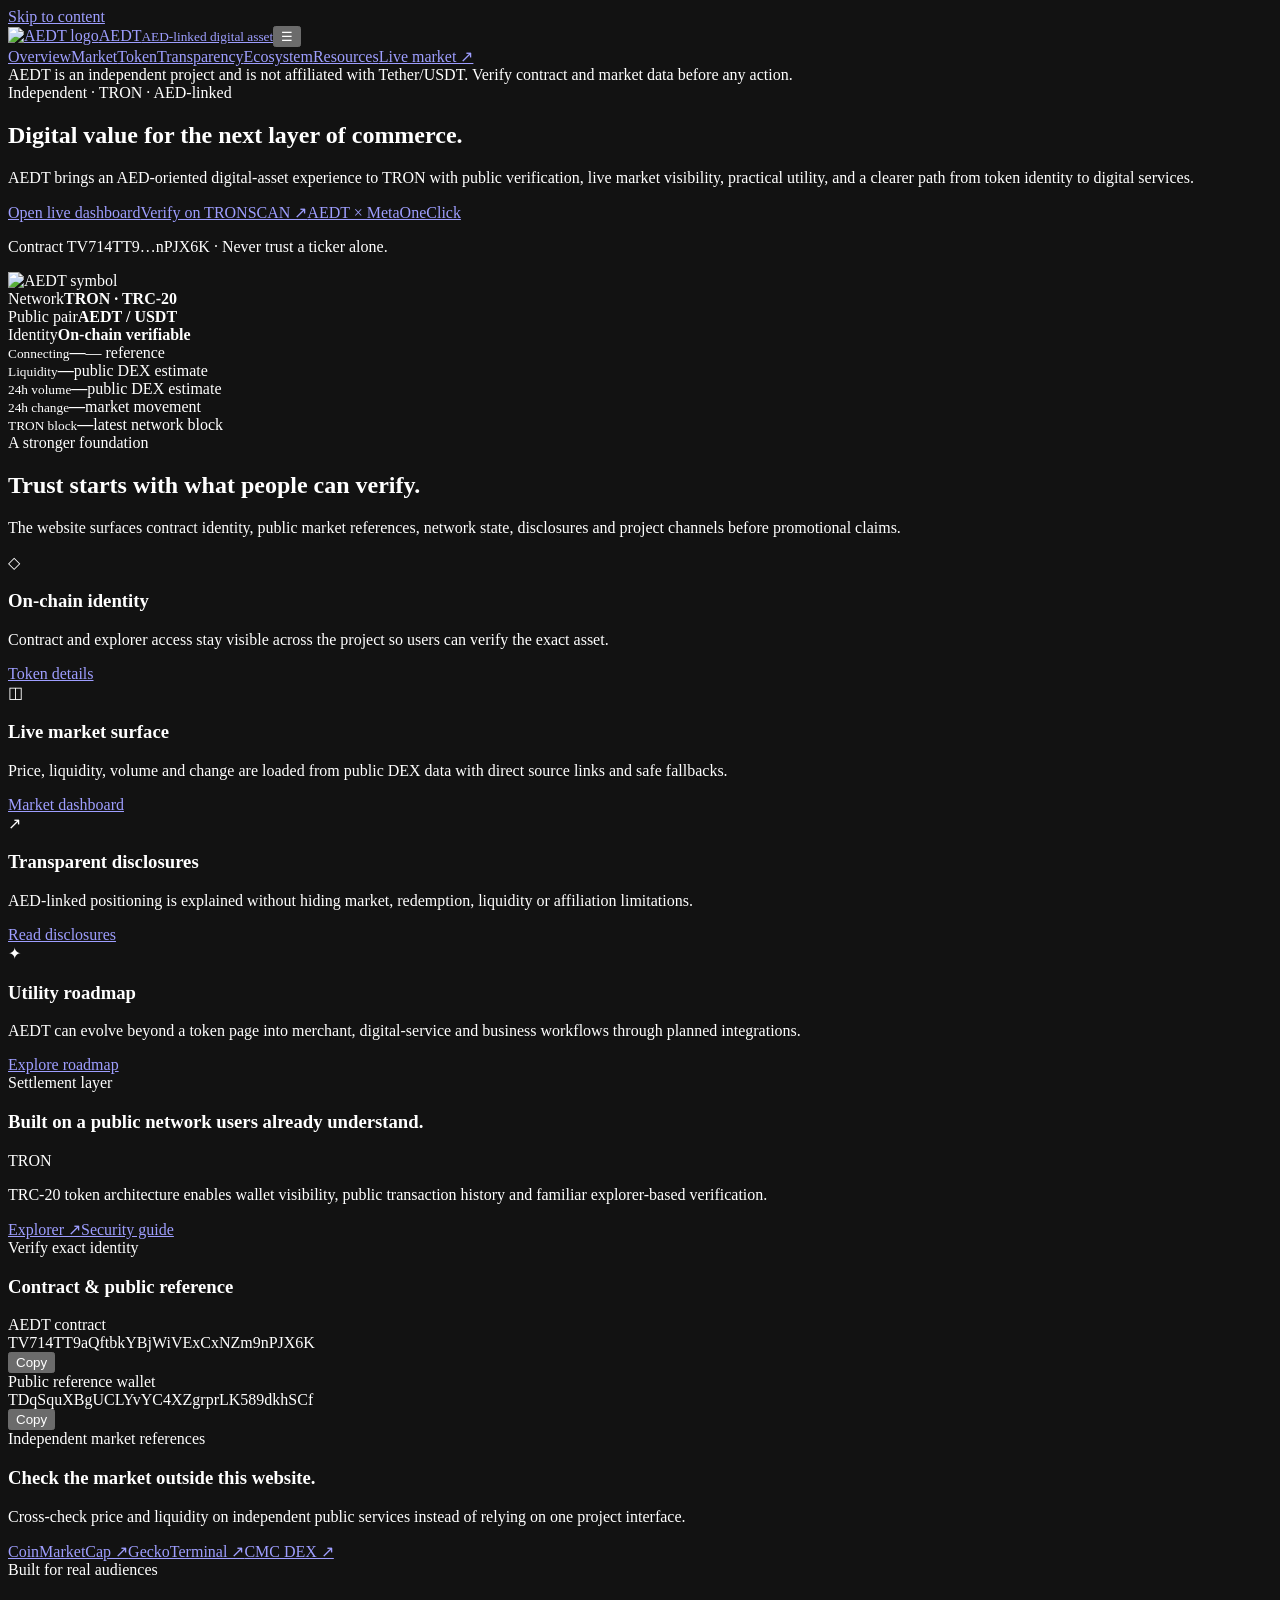
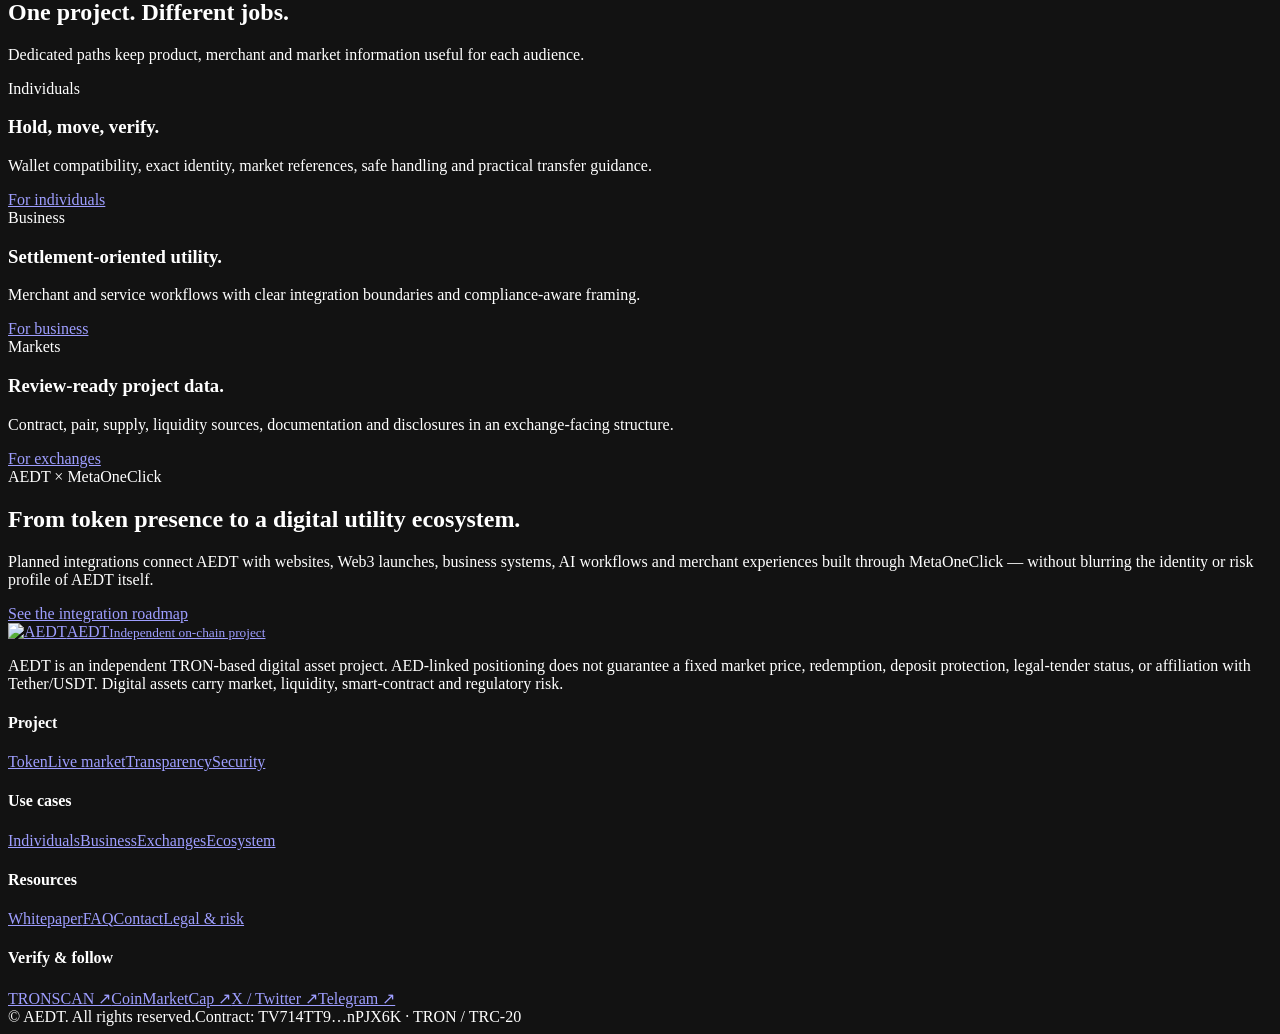
==== index.html @ 8871666e "Add files via upload" ====
<!doctype html><html lang="en"><head><meta charset="utf-8"><meta name="viewport" content="width=device-width,initial-scale=1"><title>AEDT — AED-linked Digital Asset on TRON</title><meta name="description" content="AEDT is an independent TRON-based digital asset with public verification, live market visibility and utility-led ecosystem development."><meta name="theme-color" content="#050a08"><meta name="color-scheme" content="dark"><link rel="icon" href="assets/logo.svg"><link rel="manifest" href="site.webmanifest"><link rel="canonical" href="https://tetheraedt.io/"><meta property="og:title" content="AEDT — AED-linked Digital Asset on TRON"><meta property="og:description" content="AEDT is an independent TRON-based digital asset with public verification, live market visibility and utility-led ecosystem development."><meta property="og:type" content="website"><meta property="og:url" content="https://tetheraedt.io/"><meta property="og:image" content="https://tetheraedt.io/assets/social-card.svg"><meta name="twitter:card" content="summary_large_image"><meta name="twitter:title" content="AEDT — AED-linked Digital Asset on TRON"><meta name="twitter:description" content="AEDT is an independent TRON-based digital asset with public verification, live market visibility and utility-led ecosystem development."><link rel="stylesheet" href="assets/styles.css"><script type="application/ld+json">{"@context": "https://schema.org", "@type": "WebSite", "name": "AEDT", "url": "https://tetheraedt.io", "description": "Independent TRON-based AED-linked digital asset project.", "sameAs": ["https://twitter.com/tetheraedt?s=21", "https://t.me/aedtassets", "https://coinmarketcap.com/currencies/aedt-tethered-aed/"]}</script></head><body><a class="skip" href="#main">Skip to content</a><header class="site-header"><div class="wrap navbar"><a class="brand" href="index.html"><img src="assets/logo.svg" alt="AEDT logo"><span class="brand-name">AEDT<small>AED-linked digital asset</small></span></a><button class="menu" data-menu aria-expanded="false" aria-label="Open menu">☰</button><nav class="navlinks" data-nav><a class="active" href="index.html">Overview</a><a class="" href="market.html">Market</a><a class="" href="token.html">Token</a><a class="" href="transparency.html">Transparency</a><a class="" href="ecosystem.html">Ecosystem</a><a class="" href="whitepaper.html">Resources</a><a class="nav-cta" href="https://www.geckoterminal.com/tron/pools/TAGdFL8kbuKEWhjYhHCwGxFGKsLs3MzFym" target="_blank" rel="noopener">Live market ↗</a></nav></div></header><main id="main"><div class="announcement"><div class="wrap"><span class="pulse"></span> AEDT is an independent project and is not affiliated with Tether/USDT. Verify contract and market data before any action.</div></div><section class="hero"><div class="wrap hero-grid"><div class="reveal in-view"><span class="eyebrow"><span class="pulse"></span> Independent · TRON · AED-linked</span><h1>Digital value for the <span class="accent">next layer of commerce.</span></h1><p class="lead">AEDT brings an AED-oriented digital-asset experience to TRON with public verification, live market visibility, practical utility, and a clearer path from token identity to digital services.</p><div class="actions"><a class="btn btn-primary" href="market.html">Open live dashboard</a><a class="btn btn-soft" href="https://tronscan.org/#/token20/TV714TT9aQftbkYBjWiVExCxNZm9nPJX6K" target="_blank" rel="noopener">Verify on TRONSCAN ↗</a><a class="btn btn-gold" href="ecosystem.html">AEDT × MetaOneClick</a></div><p class="mini">Contract <span class="kbd">TV714TT9…nPJX6K</span> · Never trust a ticker alone.</p></div><div class="hero-visual reveal in-view" aria-label="Animated AEDT network visual"><div class="orbit one"></div><div class="orbit two"></div><div class="coin-core"><img src="assets/logo.svg" alt="AEDT symbol"></div><div class="float-chip fc1">Network<b>TRON · TRC-20</b></div><div class="float-chip fc2">Public pair<b>AEDT / USDT</b></div><div class="float-chip fc3">Identity<b>On-chain verifiable</b></div></div></div></section><div class="liveband"><div class="wrap"><div class="livebar"><div class="livecell"><small><span class="statusdot" data-statusdot></span><span data-live="status">Connecting</span></small><strong data-live="price">—</strong><span class="sub"><span data-live="priceAed">—</span> reference</span></div><div class="livecell"><small>Liquidity</small><strong data-live="liquidity">—</strong><span class="sub">public DEX estimate</span></div><div class="livecell"><small>24h volume</small><strong data-live="volume">—</strong><span class="sub">public DEX estimate</span></div><div class="livecell"><small>24h change</small><strong data-live="change">—</strong><span class="sub">market movement</span></div><div class="livecell"><small>TRON block</small><strong data-live="block">—</strong><span class="sub">latest network block</span></div></div></div></div><section><div class="wrap"><div class="section-head reveal"><div><div class="kicker">A stronger foundation</div><h2>Trust starts with what people can verify.</h2></div><p>The website surfaces contract identity, public market references, network state, disclosures and project channels before promotional claims.</p></div><div class="grid-4"><div class="card glow reveal"><div class="icon">◇</div><h3>On-chain identity</h3><p>Contract and explorer access stay visible across the project so users can verify the exact asset.</p><a class="link-arrow" href="token.html">Token details</a></div><div class="card reveal"><div class="icon gold-icon">◫</div><h3>Live market surface</h3><p>Price, liquidity, volume and change are loaded from public DEX data with direct source links and safe fallbacks.</p><a class="link-arrow" href="market.html">Market dashboard</a></div><div class="card reveal"><div class="icon">↗</div><h3>Transparent disclosures</h3><p>AED-linked positioning is explained without hiding market, redemption, liquidity or affiliation limitations.</p><a class="link-arrow" href="transparency.html">Read disclosures</a></div><div class="card reveal"><div class="icon gold-icon">✦</div><h3>Utility roadmap</h3><p>AEDT can evolve beyond a token page into merchant, digital-service and business workflows through planned integrations.</p><a class="link-arrow" href="ecosystem.html">Explore roadmap</a></div></div></div></section><section><div class="wrap"><div class="bento"><div class="card feature reveal"><div class="kicker">Settlement layer</div><h3>Built on a public network users already understand.</h3><div class="bigtype">TRON</div><p>TRC-20 token architecture enables wallet visibility, public transaction history and familiar explorer-based verification.</p><div class="actions"><a class="btn btn-soft btn-sm" href="https://tronscan.org/#/token20/TV714TT9aQftbkYBjWiVExCxNZm9nPJX6K" target="_blank" rel="noopener">Explorer ↗</a><a class="btn btn-soft btn-sm" href="security.html">Security guide</a></div></div><div class="bento-stack"><div class="card reveal"><div class="kicker">Verify exact identity</div><h3>Contract & public reference</h3><div class="info-row"><div><div class="info-label">AEDT contract</div><div class="mono">TV714TT9aQftbkYBjWiVExCxNZm9nPJX6K</div></div><button class="copy" data-copy="TV714TT9aQftbkYBjWiVExCxNZm9nPJX6K">Copy</button></div><div class="info-row"><div><div class="info-label">Public reference wallet</div><div class="mono">TDqSquXBgUCLYvYC4XZgrprLK589dkhSCf</div></div><button class="copy" data-copy="TDqSquXBgUCLYvYC4XZgrprLK589dkhSCf">Copy</button></div></div><div class="card reveal"><div class="kicker">Independent market references</div><h3>Check the market outside this website.</h3><p>Cross-check price and liquidity on independent public services instead of relying on one project interface.</p><div class="actions"><a class="btn btn-soft btn-sm" href="https://coinmarketcap.com/currencies/aedt-tethered-aed/" target="_blank" rel="noopener">CoinMarketCap ↗</a><a class="btn btn-soft btn-sm" href="https://www.geckoterminal.com/tron/pools/TAGdFL8kbuKEWhjYhHCwGxFGKsLs3MzFym" target="_blank" rel="noopener">GeckoTerminal ↗</a><a class="btn btn-soft btn-sm" href="https://dex.coinmarketcap.com/token/tron/TV714TT9aQftbkYBjWiVExCxNZm9nPJX6K/" target="_blank" rel="noopener">CMC DEX ↗</a></div></div></div></div></div></section><section><div class="wrap"><div class="section-head reveal"><div><div class="kicker">Built for real audiences</div><h2>One project. Different jobs.</h2></div><p>Dedicated paths keep product, merchant and market information useful for each audience.</p></div><div class="grid-3"><div class="card reveal"><span class="badge">Individuals</span><h3>Hold, move, verify.</h3><p>Wallet compatibility, exact identity, market references, safe handling and practical transfer guidance.</p><a class="link-arrow" href="individuals.html">For individuals</a></div><div class="card reveal"><span class="badge">Business</span><h3>Settlement-oriented utility.</h3><p>Merchant and service workflows with clear integration boundaries and compliance-aware framing.</p><a class="link-arrow" href="business.html">For business</a></div><div class="card reveal"><span class="badge">Markets</span><h3>Review-ready project data.</h3><p>Contract, pair, supply, liquidity sources, documentation and disclosures in an exchange-facing structure.</p><a class="link-arrow" href="exchanges.html">For exchanges</a></div></div></div></section><section><div class="wrap"><div class="banner reveal"><div><div class="kicker">AEDT × MetaOneClick</div><h2>From token presence to a digital utility ecosystem.</h2><p>Planned integrations connect AEDT with websites, Web3 launches, business systems, AI workflows and merchant experiences built through MetaOneClick — without blurring the identity or risk profile of AEDT itself.</p></div><a class="btn btn-primary" href="ecosystem.html">See the integration roadmap</a></div></div></section></main><footer class="site-footer"><div class="wrap"><div class="footer-grid"><div><a class="brand" href="index.html"><img src="assets/logo.svg" alt="AEDT"><span class="brand-name">AEDT<small>Independent on-chain project</small></span></a><p class="foot-note">AEDT is an independent TRON-based digital asset project. AED-linked positioning does not guarantee a fixed market price, redemption, deposit protection, legal-tender status, or affiliation with Tether/USDT. Digital assets carry market, liquidity, smart-contract and regulatory risk.</p></div><div><h4>Project</h4><a href="token.html">Token</a><a href="market.html">Live market</a><a href="transparency.html">Transparency</a><a href="security.html">Security</a></div><div><h4>Use cases</h4><a href="individuals.html">Individuals</a><a href="business.html">Business</a><a href="exchanges.html">Exchanges</a><a href="ecosystem.html">Ecosystem</a></div><div><h4>Resources</h4><a href="whitepaper.html">Whitepaper</a><a href="faq.html">FAQ</a><a href="contact.html">Contact</a><a href="legal.html">Legal & risk</a></div><div><h4>Verify & follow</h4><a href="https://tronscan.org/#/token20/TV714TT9aQftbkYBjWiVExCxNZm9nPJX6K" target="_blank" rel="noopener">TRONSCAN ↗</a><a href="https://coinmarketcap.com/currencies/aedt-tethered-aed/" target="_blank" rel="noopener">CoinMarketCap ↗</a><a href="https://twitter.com/tetheraedt?s=21" target="_blank" rel="noopener">X / Twitter ↗</a><a href="https://t.me/aedtassets" target="_blank" rel="noopener">Telegram ↗</a></div></div><div class="copyright"><span>© <span data-year></span> AEDT. All rights reserved.</span><span>Contract: TV714TT9…nPJX6K · TRON / TRC-20</span></div></div></footer><div class="toast" aria-live="polite"></div><script src="assets/config.js"></script><script src="assets/app.js"></script><script>if('serviceWorker'in navigator&&location.protocol.startsWith('http'))addEventListener('load',()=>navigator.serviceWorker.register('assets/sw.js').catch(()=>{}));</script></body></html>
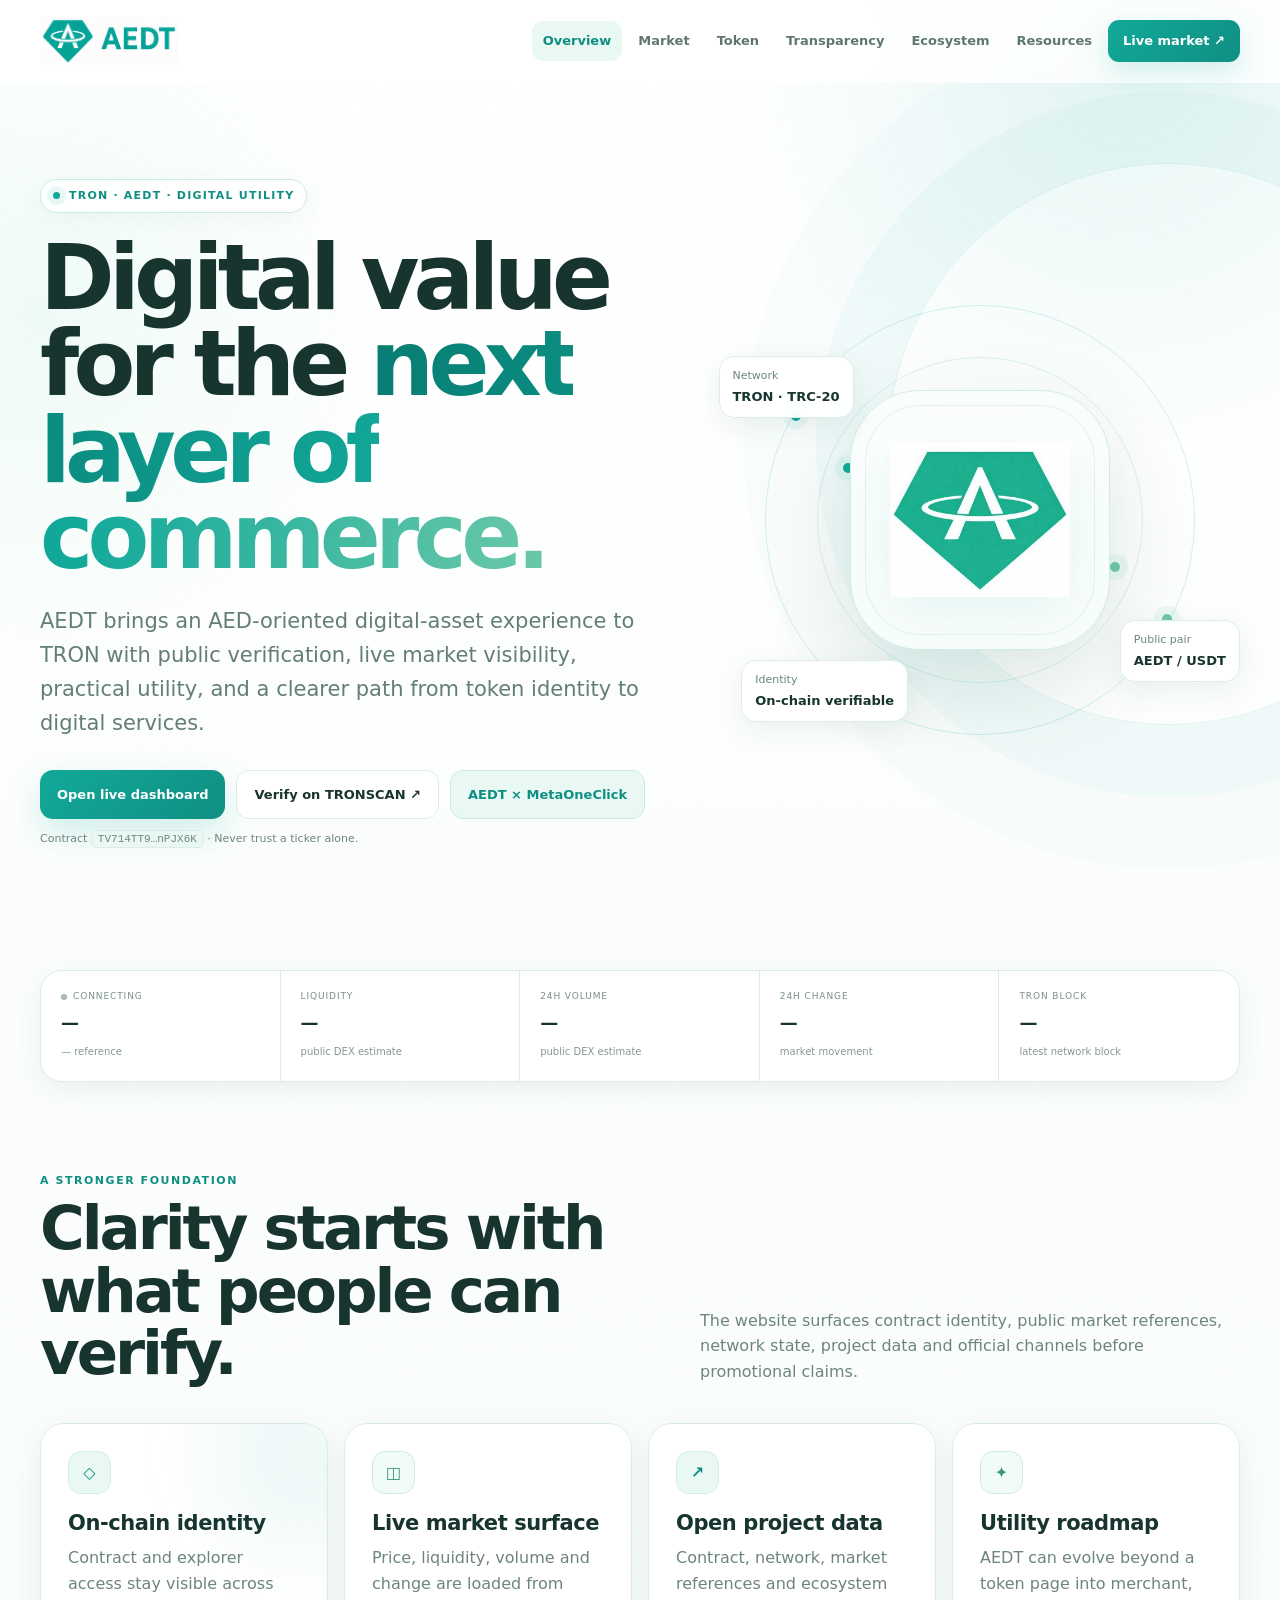
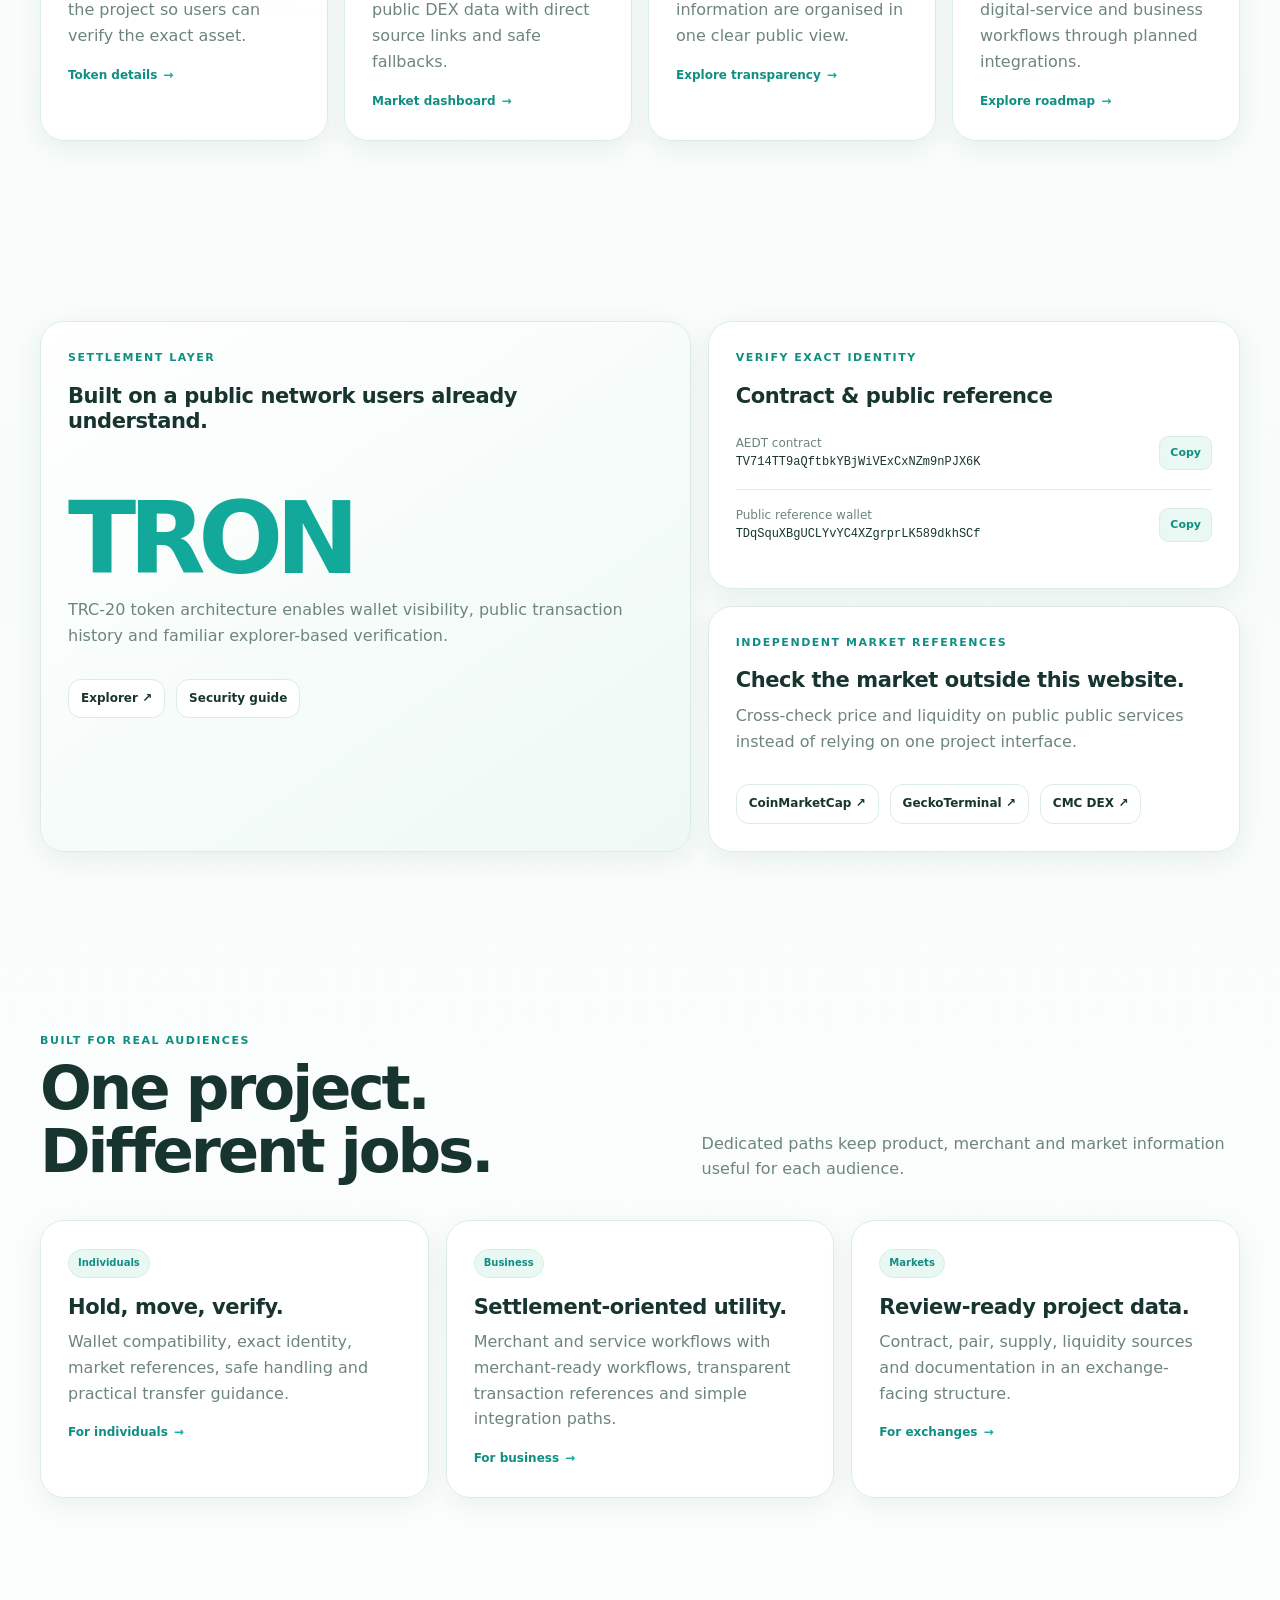
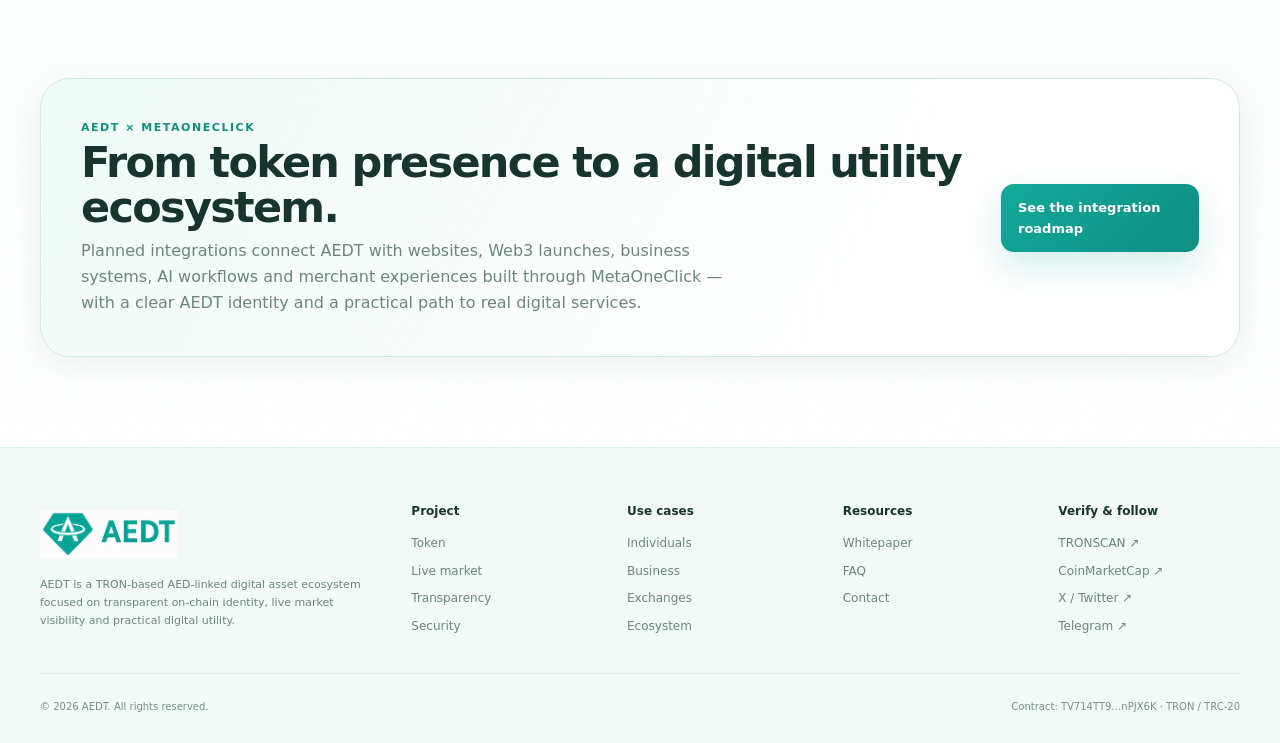
==== commit dbf0c45f: "Add files via upload" ====
--- a/index.html
+++ b/index.html
@@ -1 +1,3 @@
-<!doctype html><html lang="en"><head><meta charset="utf-8"><meta name="viewport" content="width=device-width,initial-scale=1"><title>AEDT — AED-linked Digital Asset on TRON</title><meta name="description" content="AEDT is an independent TRON-based digital asset with public verification, live market visibility and utility-led ecosystem development."><meta name="theme-color" content="#050a08"><meta name="color-scheme" content="dark"><link rel="icon" href="assets/logo.svg"><link rel="manifest" href="site.webmanifest"><link rel="canonical" href="https://tetheraedt.io/"><meta property="og:title" content="AEDT — AED-linked Digital Asset on TRON"><meta property="og:description" content="AEDT is an independent TRON-based digital asset with public verification, live market visibility and utility-led ecosystem development."><meta property="og:type" content="website"><meta property="og:url" content="https://tetheraedt.io/"><meta property="og:image" content="https://tetheraedt.io/assets/social-card.svg"><meta name="twitter:card" content="summary_large_image"><meta name="twitter:title" content="AEDT — AED-linked Digital Asset on TRON"><meta name="twitter:description" content="AEDT is an independent TRON-based digital asset with public verification, live market visibility and utility-led ecosystem development."><link rel="stylesheet" href="assets/styles.css"><script type="application/ld+json">{"@context": "https://schema.org", "@type": "WebSite", "name": "AEDT", "url": "https://tetheraedt.io", "description": "Independent TRON-based AED-linked digital asset project.", "sameAs": ["https://twitter.com/tetheraedt?s=21", "https://t.me/aedtassets", "https://coinmarketcap.com/currencies/aedt-tethered-aed/"]}</script></head><body><a class="skip" href="#main">Skip to content</a><header class="site-header"><div class="wrap navbar"><a class="brand" href="index.html"><img src="assets/logo.svg" alt="AEDT logo"><span class="brand-name">AEDT<small>AED-linked digital asset</small></span></a><button class="menu" data-menu aria-expanded="false" aria-label="Open menu">☰</button><nav class="navlinks" data-nav><a class="active" href="index.html">Overview</a><a class="" href="market.html">Market</a><a class="" href="token.html">Token</a><a class="" href="transparency.html">Transparency</a><a class="" href="ecosystem.html">Ecosystem</a><a class="" href="whitepaper.html">Resources</a><a class="nav-cta" href="https://www.geckoterminal.com/tron/pools/TAGdFL8kbuKEWhjYhHCwGxFGKsLs3MzFym" target="_blank" rel="noopener">Live market ↗</a></nav></div></header><main id="main"><div class="announcement"><div class="wrap"><span class="pulse"></span> AEDT is an independent project and is not affiliated with Tether/USDT. Verify contract and market data before any action.</div></div><section class="hero"><div class="wrap hero-grid"><div class="reveal in-view"><span class="eyebrow"><span class="pulse"></span> Independent · TRON · AED-linked</span><h1>Digital value for the <span class="accent">next layer of commerce.</span></h1><p class="lead">AEDT brings an AED-oriented digital-asset experience to TRON with public verification, live market visibility, practical utility, and a clearer path from token identity to digital services.</p><div class="actions"><a class="btn btn-primary" href="market.html">Open live dashboard</a><a class="btn btn-soft" href="https://tronscan.org/#/token20/TV714TT9aQftbkYBjWiVExCxNZm9nPJX6K" target="_blank" rel="noopener">Verify on TRONSCAN ↗</a><a class="btn btn-gold" href="ecosystem.html">AEDT × MetaOneClick</a></div><p class="mini">Contract <span class="kbd">TV714TT9…nPJX6K</span> · Never trust a ticker alone.</p></div><div class="hero-visual reveal in-view" aria-label="Animated AEDT network visual"><div class="orbit one"></div><div class="orbit two"></div><div class="coin-core"><img src="assets/logo.svg" alt="AEDT symbol"></div><div class="float-chip fc1">Network<b>TRON · TRC-20</b></div><div class="float-chip fc2">Public pair<b>AEDT / USDT</b></div><div class="float-chip fc3">Identity<b>On-chain verifiable</b></div></div></div></section><div class="liveband"><div class="wrap"><div class="livebar"><div class="livecell"><small><span class="statusdot" data-statusdot></span><span data-live="status">Connecting</span></small><strong data-live="price">—</strong><span class="sub"><span data-live="priceAed">—</span> reference</span></div><div class="livecell"><small>Liquidity</small><strong data-live="liquidity">—</strong><span class="sub">public DEX estimate</span></div><div class="livecell"><small>24h volume</small><strong data-live="volume">—</strong><span class="sub">public DEX estimate</span></div><div class="livecell"><small>24h change</small><strong data-live="change">—</strong><span class="sub">market movement</span></div><div class="livecell"><small>TRON block</small><strong data-live="block">—</strong><span class="sub">latest network block</span></div></div></div></div><section><div class="wrap"><div class="section-head reveal"><div><div class="kicker">A stronger foundation</div><h2>Trust starts with what people can verify.</h2></div><p>The website surfaces contract identity, public market references, network state, disclosures and project channels before promotional claims.</p></div><div class="grid-4"><div class="card glow reveal"><div class="icon">◇</div><h3>On-chain identity</h3><p>Contract and explorer access stay visible across the project so users can verify the exact asset.</p><a class="link-arrow" href="token.html">Token details</a></div><div class="card reveal"><div class="icon gold-icon">◫</div><h3>Live market surface</h3><p>Price, liquidity, volume and change are loaded from public DEX data with direct source links and safe fallbacks.</p><a class="link-arrow" href="market.html">Market dashboard</a></div><div class="card reveal"><div class="icon">↗</div><h3>Transparent disclosures</h3><p>AED-linked positioning is explained without hiding market, redemption, liquidity or affiliation limitations.</p><a class="link-arrow" href="transparency.html">Read disclosures</a></div><div class="card reveal"><div class="icon gold-icon">✦</div><h3>Utility roadmap</h3><p>AEDT can evolve beyond a token page into merchant, digital-service and business workflows through planned integrations.</p><a class="link-arrow" href="ecosystem.html">Explore roadmap</a></div></div></div></section><section><div class="wrap"><div class="bento"><div class="card feature reveal"><div class="kicker">Settlement layer</div><h3>Built on a public network users already understand.</h3><div class="bigtype">TRON</div><p>TRC-20 token architecture enables wallet visibility, public transaction history and familiar explorer-based verification.</p><div class="actions"><a class="btn btn-soft btn-sm" href="https://tronscan.org/#/token20/TV714TT9aQftbkYBjWiVExCxNZm9nPJX6K" target="_blank" rel="noopener">Explorer ↗</a><a class="btn btn-soft btn-sm" href="security.html">Security guide</a></div></div><div class="bento-stack"><div class="card reveal"><div class="kicker">Verify exact identity</div><h3>Contract & public reference</h3><div class="info-row"><div><div class="info-label">AEDT contract</div><div class="mono">TV714TT9aQftbkYBjWiVExCxNZm9nPJX6K</div></div><button class="copy" data-copy="TV714TT9aQftbkYBjWiVExCxNZm9nPJX6K">Copy</button></div><div class="info-row"><div><div class="info-label">Public reference wallet</div><div class="mono">TDqSquXBgUCLYvYC4XZgrprLK589dkhSCf</div></div><button class="copy" data-copy="TDqSquXBgUCLYvYC4XZgrprLK589dkhSCf">Copy</button></div></div><div class="card reveal"><div class="kicker">Independent market references</div><h3>Check the market outside this website.</h3><p>Cross-check price and liquidity on independent public services instead of relying on one project interface.</p><div class="actions"><a class="btn btn-soft btn-sm" href="https://coinmarketcap.com/currencies/aedt-tethered-aed/" target="_blank" rel="noopener">CoinMarketCap ↗</a><a class="btn btn-soft btn-sm" href="https://www.geckoterminal.com/tron/pools/TAGdFL8kbuKEWhjYhHCwGxFGKsLs3MzFym" target="_blank" rel="noopener">GeckoTerminal ↗</a><a class="btn btn-soft btn-sm" href="https://dex.coinmarketcap.com/token/tron/TV714TT9aQftbkYBjWiVExCxNZm9nPJX6K/" target="_blank" rel="noopener">CMC DEX ↗</a></div></div></div></div></div></section><section><div class="wrap"><div class="section-head reveal"><div><div class="kicker">Built for real audiences</div><h2>One project. Different jobs.</h2></div><p>Dedicated paths keep product, merchant and market information useful for each audience.</p></div><div class="grid-3"><div class="card reveal"><span class="badge">Individuals</span><h3>Hold, move, verify.</h3><p>Wallet compatibility, exact identity, market references, safe handling and practical transfer guidance.</p><a class="link-arrow" href="individuals.html">For individuals</a></div><div class="card reveal"><span class="badge">Business</span><h3>Settlement-oriented utility.</h3><p>Merchant and service workflows with clear integration boundaries and compliance-aware framing.</p><a class="link-arrow" href="business.html">For business</a></div><div class="card reveal"><span class="badge">Markets</span><h3>Review-ready project data.</h3><p>Contract, pair, supply, liquidity sources, documentation and disclosures in an exchange-facing structure.</p><a class="link-arrow" href="exchanges.html">For exchanges</a></div></div></div></section><section><div class="wrap"><div class="banner reveal"><div><div class="kicker">AEDT × MetaOneClick</div><h2>From token presence to a digital utility ecosystem.</h2><p>Planned integrations connect AEDT with websites, Web3 launches, business systems, AI workflows and merchant experiences built through MetaOneClick — without blurring the identity or risk profile of AEDT itself.</p></div><a class="btn btn-primary" href="ecosystem.html">See the integration roadmap</a></div></div></section></main><footer class="site-footer"><div class="wrap"><div class="footer-grid"><div><a class="brand" href="index.html"><img src="assets/logo.svg" alt="AEDT"><span class="brand-name">AEDT<small>Independent on-chain project</small></span></a><p class="foot-note">AEDT is an independent TRON-based digital asset project. AED-linked positioning does not guarantee a fixed market price, redemption, deposit protection, legal-tender status, or affiliation with Tether/USDT. Digital assets carry market, liquidity, smart-contract and regulatory risk.</p></div><div><h4>Project</h4><a href="token.html">Token</a><a href="market.html">Live market</a><a href="transparency.html">Transparency</a><a href="security.html">Security</a></div><div><h4>Use cases</h4><a href="individuals.html">Individuals</a><a href="business.html">Business</a><a href="exchanges.html">Exchanges</a><a href="ecosystem.html">Ecosystem</a></div><div><h4>Resources</h4><a href="whitepaper.html">Whitepaper</a><a href="faq.html">FAQ</a><a href="contact.html">Contact</a><a href="legal.html">Legal & risk</a></div><div><h4>Verify & follow</h4><a href="https://tronscan.org/#/token20/TV714TT9aQftbkYBjWiVExCxNZm9nPJX6K" target="_blank" rel="noopener">TRONSCAN ↗</a><a href="https://coinmarketcap.com/currencies/aedt-tethered-aed/" target="_blank" rel="noopener">CoinMarketCap ↗</a><a href="https://twitter.com/tetheraedt?s=21" target="_blank" rel="noopener">X / Twitter ↗</a><a href="https://t.me/aedtassets" target="_blank" rel="noopener">Telegram ↗</a></div></div><div class="copyright"><span>© <span data-year></span> AEDT. All rights reserved.</span><span>Contract: TV714TT9…nPJX6K · TRON / TRC-20</span></div></div></footer><div class="toast" aria-live="polite"></div><script src="assets/config.js"></script><script src="assets/app.js"></script><script>if('serviceWorker'in navigator&&location.protocol.startsWith('http'))addEventListener('load',()=>navigator.serviceWorker.register('assets/sw.js').catch(()=>{}));</script></body></html>+<!DOCTYPE html>
+
+<html lang="en"><head><meta charset="utf-8"/><meta content="width=device-width,initial-scale=1" name="viewport"/><title>AEDT — AED-linked Digital Asset on TRON</title><meta content="AEDT is an TRON-based digital asset with public verification, live market visibility and utility-led ecosystem development." name="description"/><meta content="#f7fcfa" name="theme-color"/><meta content="light" name="color-scheme"/><link href="assets/aedt-mark.png" rel="icon"/><link href="site.webmanifest" rel="manifest"/><link href="https://tetheraedt.io/" rel="canonical"/><meta content="AEDT — AED-linked Digital Asset on TRON" property="og:title"/><meta content="AEDT is an TRON-based digital asset with public verification, live market visibility and utility-led ecosystem development." property="og:description"/><meta content="website" property="og:type"/><meta content="https://tetheraedt.io/" property="og:url"/><meta content="https://tetheraedt.io/assets/social-card.png" property="og:image"/><meta content="summary_large_image" name="twitter:card"/><meta content="AEDT — AED-linked Digital Asset on TRON" name="twitter:title"/><meta content="AEDT is an TRON-based digital asset with public verification, live market visibility and utility-led ecosystem development." name="twitter:description"/><link href="assets/styles.css" rel="stylesheet"/><script type="application/ld+json">{"@context": "https://schema.org", "@type": "WebSite", "name": "AEDT", "url": "https://tetheraedt.io", "description": "TRON-based AED-linked digital asset ecosystem.", "sameAs": ["https://twitter.com/tetheraedt?s=21", "https://t.me/aedtassets", "https://coinmarketcap.com/currencies/aedt-tethered-aed/"]}</script></head><body><a class="skip" href="#main">Skip to content</a><header class="site-header"><div class="wrap navbar"><a class="brand" href="index.html"><img alt="AEDT" class="brand-wordmark" src="assets/aedt-wordmark.png"/></a><button aria-expanded="false" aria-label="Open menu" class="menu" data-menu="">☰</button><nav class="navlinks" data-nav=""><a class="active" href="index.html">Overview</a><a class="" href="market.html">Market</a><a class="" href="token.html">Token</a><a class="" href="transparency.html">Transparency</a><a class="" href="ecosystem.html">Ecosystem</a><a class="" href="whitepaper.html">Resources</a><a class="nav-cta" href="https://www.geckoterminal.com/tron/pools/TAGdFL8kbuKEWhjYhHCwGxFGKsLs3MzFym" rel="noopener" target="_blank">Live market ↗</a></nav></div></header><main id="main"><section class="hero"><div class="wrap hero-grid"><div class="reveal in-view"><span class="eyebrow"><span class="pulse"></span> TRON · AEDT · Digital Utility</span><h1>Digital value for the <span class="accent">next layer of commerce.</span></h1><p class="lead">AEDT brings an AED-oriented digital-asset experience to TRON with public verification, live market visibility, practical utility, and a clearer path from token identity to digital services.</p><div class="actions"><a class="btn btn-primary" href="market.html">Open live dashboard</a><a class="btn btn-soft" href="https://tronscan.org/#/token20/TV714TT9aQftbkYBjWiVExCxNZm9nPJX6K" rel="noopener" target="_blank">Verify on TRONSCAN ↗</a><a class="btn btn-gold" href="ecosystem.html">AEDT × MetaOneClick</a></div><p class="mini">Contract <span class="kbd">TV714TT9…nPJX6K</span> · Never trust a ticker alone.</p></div><div aria-label="Animated AEDT network visual" class="hero-visual reveal in-view"><div class="orbit one"></div><div class="orbit two"></div><div class="coin-core"><img alt="AEDT official logo" src="assets/aedt-mark.png"/></div><div class="float-chip fc1">Network<b>TRON · TRC-20</b></div><div class="float-chip fc2">Public pair<b>AEDT / USDT</b></div><div class="float-chip fc3">Identity<b>On-chain verifiable</b></div></div></div></section><div class="liveband"><div class="wrap"><div class="livebar"><div class="livecell"><small><span class="statusdot" data-statusdot=""></span><span data-live="status">Connecting</span></small><strong data-live="price">—</strong><span class="sub"><span data-live="priceAed">—</span> reference</span></div><div class="livecell"><small>Liquidity</small><strong data-live="liquidity">—</strong><span class="sub">public DEX estimate</span></div><div class="livecell"><small>24h volume</small><strong data-live="volume">—</strong><span class="sub">public DEX estimate</span></div><div class="livecell"><small>24h change</small><strong data-live="change">—</strong><span class="sub">market movement</span></div><div class="livecell"><small>TRON block</small><strong data-live="block">—</strong><span class="sub">latest network block</span></div></div></div></div><section><div class="wrap"><div class="section-head reveal"><div><div class="kicker">A stronger foundation</div><h2>Clarity starts with what people can verify.</h2></div><p>The website surfaces contract identity, public market references, network state, project data and official channels before promotional claims.</p></div><div class="grid-4"><div class="card glow reveal"><div class="icon">◇</div><h3>On-chain identity</h3><p>Contract and explorer access stay visible across the project so users can verify the exact asset.</p><a class="link-arrow" href="token.html">Token details</a></div><div class="card reveal"><div class="icon gold-icon">◫</div><h3>Live market surface</h3><p>Price, liquidity, volume and change are loaded from public DEX data with direct source links and safe fallbacks.</p><a class="link-arrow" href="market.html">Market dashboard</a></div><div class="card reveal"><div class="icon">↗</div><h3>Open project data</h3><p>Contract, network, market references and ecosystem information are organised in one clear public view.</p><a class="link-arrow" href="transparency.html">Explore transparency</a></div><div class="card reveal"><div class="icon gold-icon">✦</div><h3>Utility roadmap</h3><p>AEDT can evolve beyond a token page into merchant, digital-service and business workflows through planned integrations.</p><a class="link-arrow" href="ecosystem.html">Explore roadmap</a></div></div></div></section><section><div class="wrap"><div class="bento"><div class="card feature reveal"><div class="kicker">Settlement layer</div><h3>Built on a public network users already understand.</h3><div class="bigtype">TRON</div><p>TRC-20 token architecture enables wallet visibility, public transaction history and familiar explorer-based verification.</p><div class="actions"><a class="btn btn-soft btn-sm" href="https://tronscan.org/#/token20/TV714TT9aQftbkYBjWiVExCxNZm9nPJX6K" rel="noopener" target="_blank">Explorer ↗</a><a class="btn btn-soft btn-sm" href="security.html">Security guide</a></div></div><div class="bento-stack"><div class="card reveal"><div class="kicker">Verify exact identity</div><h3>Contract &amp; public reference</h3><div class="info-row"><div><div class="info-label">AEDT contract</div><div class="mono">TV714TT9aQftbkYBjWiVExCxNZm9nPJX6K</div></div><button class="copy" data-copy="TV714TT9aQftbkYBjWiVExCxNZm9nPJX6K">Copy</button></div><div class="info-row"><div><div class="info-label">Public reference wallet</div><div class="mono">TDqSquXBgUCLYvYC4XZgrprLK589dkhSCf</div></div><button class="copy" data-copy="TDqSquXBgUCLYvYC4XZgrprLK589dkhSCf">Copy</button></div></div><div class="card reveal"><div class="kicker">Independent market references</div><h3>Check the market outside this website.</h3><p>Cross-check price and liquidity on public public services instead of relying on one project interface.</p><div class="actions"><a class="btn btn-soft btn-sm" href="https://coinmarketcap.com/currencies/aedt-tethered-aed/" rel="noopener" target="_blank">CoinMarketCap ↗</a><a class="btn btn-soft btn-sm" href="https://www.geckoterminal.com/tron/pools/TAGdFL8kbuKEWhjYhHCwGxFGKsLs3MzFym" rel="noopener" target="_blank">GeckoTerminal ↗</a><a class="btn btn-soft btn-sm" href="https://dex.coinmarketcap.com/token/tron/TV714TT9aQftbkYBjWiVExCxNZm9nPJX6K/" rel="noopener" target="_blank">CMC DEX ↗</a></div></div></div></div></div></section><section><div class="wrap"><div class="section-head reveal"><div><div class="kicker">Built for real audiences</div><h2>One project. Different jobs.</h2></div><p>Dedicated paths keep product, merchant and market information useful for each audience.</p></div><div class="grid-3"><div class="card reveal"><span class="badge">Individuals</span><h3>Hold, move, verify.</h3><p>Wallet compatibility, exact identity, market references, safe handling and practical transfer guidance.</p><a class="link-arrow" href="individuals.html">For individuals</a></div><div class="card reveal"><span class="badge">Business</span><h3>Settlement-oriented utility.</h3><p>Merchant and service workflows with merchant-ready workflows, transparent transaction references and simple integration paths.</p><a class="link-arrow" href="business.html">For business</a></div><div class="card reveal"><span class="badge">Markets</span><h3>Review-ready project data.</h3><p>Contract, pair, supply, liquidity sources and documentation in an exchange-facing structure.</p><a class="link-arrow" href="exchanges.html">For exchanges</a></div></div></div></section><section><div class="wrap"><div class="banner reveal"><div><div class="kicker">AEDT × MetaOneClick</div><h2>From token presence to a digital utility ecosystem.</h2><p>Planned integrations connect AEDT with websites, Web3 launches, business systems, AI workflows and merchant experiences built through MetaOneClick — with a clear AEDT identity and a practical path to real digital services.</p></div><a class="btn btn-primary" href="ecosystem.html">See the integration roadmap</a></div></div></section></main><footer class="site-footer"><div class="wrap"><div class="footer-grid"><div><a class="brand" href="index.html"><img alt="AEDT" class="brand-wordmark" src="assets/aedt-wordmark.png"/></a><p class="foot-note">AEDT is a TRON-based AED-linked digital asset ecosystem focused on transparent on-chain identity, live market visibility and practical digital utility.</p></div><div><h4>Project</h4><a href="token.html">Token</a><a href="market.html">Live market</a><a href="transparency.html">Transparency</a><a href="security.html">Security</a></div><div><h4>Use cases</h4><a href="individuals.html">Individuals</a><a href="business.html">Business</a><a href="exchanges.html">Exchanges</a><a href="ecosystem.html">Ecosystem</a></div><div><h4>Resources</h4><a href="whitepaper.html">Whitepaper</a><a href="faq.html">FAQ</a><a href="contact.html">Contact</a></div><div><h4>Verify &amp; follow</h4><a href="https://tronscan.org/#/token20/TV714TT9aQftbkYBjWiVExCxNZm9nPJX6K" rel="noopener" target="_blank">TRONSCAN ↗</a><a href="https://coinmarketcap.com/currencies/aedt-tethered-aed/" rel="noopener" target="_blank">CoinMarketCap ↗</a><a href="https://twitter.com/tetheraedt?s=21" rel="noopener" target="_blank">X / Twitter ↗</a><a href="https://t.me/aedtassets" rel="noopener" target="_blank">Telegram ↗</a></div></div><div class="copyright"><span>© <span data-year=""></span> AEDT. All rights reserved.</span><span>Contract: TV714TT9…nPJX6K · TRON / TRC-20</span></div></div></footer><div aria-live="polite" class="toast"></div><script src="assets/config.js"></script><script src="assets/app.js"></script><script>if('serviceWorker'in navigator&&location.protocol.startsWith('http'))addEventListener('load',()=>navigator.serviceWorker.register('assets/sw.js').catch(()=>{}));</script></body></html>
--- a/assets/styles.css
+++ b/assets/styles.css
@@ -0,0 +1,2 @@
+:root{--bg:#f7fcfa;--bg2:#eef9f5;--panel:#ffffff;--panel2:#f2fbf7;--text:#17352e;--muted:#6d857d;--line:#dbece5;--green:#12a99a;--green2:#0f8f82;--green3:#dff6ef;--mint:#eaf8f3;--mint2:#d8f2e9;--shadow:0 20px 60px rgba(35,91,74,.10);--shadow2:0 8px 28px rgba(35,91,74,.08);--max:1200px;--radius:24px;--radius2:34px}
+*{box-sizing:border-box}html{scroll-behavior:smooth}body{margin:0;background:linear-gradient(180deg,#fff 0%,var(--bg) 54%,#fff 100%);color:var(--text);font-family:Inter,ui-sans-serif,system-ui,-apple-system,BlinkMacSystemFont,"Segoe UI",sans-serif;line-height:1.62;overflow-x:hidden}body:before{content:"";position:fixed;inset:0;z-index:-2;pointer-events:none;background:radial-gradient(circle at 88% 6%,rgba(18,169,154,.10),transparent 28%),radial-gradient(circle at 3% 35%,rgba(109,215,177,.10),transparent 25%)}body:after{content:"";position:fixed;inset:0;z-index:-1;pointer-events:none;opacity:.26;background-image:linear-gradient(rgba(18,169,154,.035) 1px,transparent 1px),linear-gradient(90deg,rgba(18,169,154,.035) 1px,transparent 1px);background-size:48px 48px;mask-image:linear-gradient(to bottom,black,transparent 58%)}a{color:inherit;text-decoration:none}img{max-width:100%;display:block}button,input,textarea,select{font:inherit}.wrap{width:min(var(--max),calc(100% - 40px));margin:auto}.skip{position:fixed;left:12px;top:-60px;background:#fff;color:var(--text);padding:9px 12px;border-radius:10px;z-index:100;border:1px solid var(--line)}.skip:focus{top:12px}.site-header{position:sticky;top:0;z-index:90;background:rgba(255,255,255,.82);backdrop-filter:blur(20px);border-bottom:1px solid transparent;transition:.25s}.site-header.scrolled{border-color:var(--line);background:rgba(255,255,255,.95);box-shadow:0 4px 24px rgba(35,91,74,.055)}.navbar{height:82px;display:flex;align-items:center;justify-content:space-between;gap:18px}.brand{display:flex;align-items:center;min-width:140px}.brand-wordmark{width:138px;height:auto;object-fit:contain}.navlinks{display:flex;align-items:center;gap:5px}.navlinks>a{padding:9px 11px;border-radius:11px;color:#5f776f;font-size:13px;font-weight:720}.navlinks>a:hover,.navlinks>a.active{color:var(--green2);background:var(--mint)}.navlinks .nav-cta{color:#fff;background:linear-gradient(135deg,var(--green),var(--green2));padding:10px 15px;box-shadow:0 10px 26px rgba(18,169,154,.18)}.menu{display:none;border:1px solid var(--line);background:#fff;color:var(--green2);width:42px;height:42px;border-radius:12px;cursor:pointer;box-shadow:var(--shadow2)}.announcement{border-bottom:1px solid var(--line);background:var(--mint);font-size:12px;color:#55756a}.announcement .wrap{min-height:38px;display:flex;align-items:center;justify-content:center;gap:10px;text-align:center}.pulse{width:7px;height:7px;border-radius:50%;background:var(--green);box-shadow:0 0 0 6px rgba(18,169,154,.09);animation:pulse 2s infinite}.hero{padding:96px 0 76px;min-height:710px;display:flex;align-items:center;position:relative}.hero:after{content:"";position:absolute;right:-170px;top:80px;width:560px;height:560px;border-radius:50%;border:1px solid rgba(18,169,154,.12);box-shadow:0 0 0 72px rgba(18,169,154,.035),0 0 0 144px rgba(18,169,154,.018);pointer-events:none}.hero-grid{display:grid;grid-template-columns:1.08fr .92fr;gap:68px;align-items:center;position:relative;z-index:1}.eyebrow{display:inline-flex;align-items:center;gap:9px;border:1px solid #cceadf;background:rgba(255,255,255,.88);border-radius:999px;padding:7px 12px;color:var(--green2);font-size:11px;letter-spacing:.11em;text-transform:uppercase;font-weight:800;box-shadow:0 6px 22px rgba(35,91,74,.05)}.hero h1{font-size:clamp(52px,7.1vw,90px);line-height:.96;letter-spacing:-.064em;margin:22px 0 24px;max-width:860px}.accent{background:linear-gradient(98deg,#087c72,var(--green) 55%,#6bc8a9);-webkit-background-clip:text;background-clip:text;color:transparent}.lead{font-size:clamp(18px,2vw,21px);color:#637e75;max-width:740px}.actions{display:flex;gap:11px;flex-wrap:wrap;margin-top:30px}.btn{display:inline-flex;align-items:center;justify-content:center;gap:8px;padding:13px 17px;border-radius:13px;font-weight:800;font-size:13px;border:1px solid var(--line);transition:.2s ease;cursor:pointer;background:#fff;color:var(--text)}.btn:hover{transform:translateY(-2px);border-color:#b9dfd2;box-shadow:var(--shadow2)}.btn-primary{background:linear-gradient(135deg,var(--green),var(--green2));color:#fff;border:0;box-shadow:0 14px 34px rgba(18,169,154,.19)}.btn-soft{background:#fff}.btn-gold{background:var(--mint);border-color:#caeade;color:var(--green2)}.btn-sm{padding:9px 12px;font-size:12px}.hero-visual{position:relative;min-height:500px;display:grid;place-items:center}.orbit{position:absolute;border:1px solid rgba(18,169,154,.18);border-radius:50%;animation:spin 28s linear infinite}.orbit.one{width:430px;height:430px}.orbit.two{width:326px;height:326px;animation-duration:20s;animation-direction:reverse;border-color:rgba(88,195,158,.20)}.orbit:before,.orbit:after{content:"";position:absolute;width:10px;height:10px;border-radius:50%;background:var(--green);box-shadow:0 0 0 8px rgba(18,169,154,.07)}.orbit:before{left:25px;top:105px}.orbit:after{right:22px;bottom:110px;background:#70c9a9}.coin-core{position:relative;width:260px;height:260px;border-radius:70px;display:grid;place-items:center;background:#fff;border:1px solid #d1ede3;box-shadow:inset 0 0 55px rgba(18,169,154,.045),0 35px 90px rgba(35,91,74,.14);animation:float 5s ease-in-out infinite}.coin-core:before{content:"";position:absolute;inset:14px;border:1px solid #e3f3ed;border-radius:56px}.coin-core img{width:180px;max-height:180px;object-fit:contain;filter:drop-shadow(0 16px 28px rgba(18,169,154,.13))}.float-chip{position:absolute;background:rgba(255,255,255,.94);backdrop-filter:blur(12px);border:1px solid var(--line);border-radius:15px;padding:10px 13px;box-shadow:var(--shadow2);font-size:11px;color:var(--muted);animation:float 6s ease-in-out infinite}.float-chip b{display:block;color:var(--text);font-size:13px;margin-top:1px}.fc1{left:0;top:86px}.fc2{right:0;bottom:88px;animation-delay:-2s}.fc3{left:22px;bottom:48px;animation-delay:-1s}.trust-strip{border-top:1px solid var(--line);border-bottom:1px solid var(--line);background:rgba(255,255,255,.82)}.trust-grid{display:grid;grid-template-columns:repeat(5,1fr)}.trust-item{padding:22px;border-right:1px solid var(--line)}.trust-item:last-child{border-right:0}.trust-item small{display:block;color:#759087;text-transform:uppercase;letter-spacing:.12em;font-size:9px}.trust-item b{display:block;margin-top:5px;font-size:13px}.liveband{padding:34px 0 0}.livebar{display:grid;grid-template-columns:repeat(5,1fr);border:1px solid var(--line);border-radius:22px;overflow:hidden;background:#fff;box-shadow:var(--shadow2)}.livecell{padding:18px 20px;border-right:1px solid var(--line);min-width:0}.livecell:last-child{border-right:0}.livecell small{display:flex;align-items:center;gap:6px;color:#789088;font-size:9px;letter-spacing:.1em;text-transform:uppercase}.livecell strong{display:block;font-size:18px;margin-top:4px;white-space:nowrap;overflow:hidden;text-overflow:ellipsis;color:var(--text)}.livecell .sub{font-size:10px;color:#849a92}.statusdot{width:6px;height:6px;border-radius:50%;background:#a8b8b2}.statusdot.online{background:var(--green);box-shadow:0 0 0 5px rgba(18,169,154,.08)}section{padding:90px 0}.section-head{display:flex;align-items:end;justify-content:space-between;gap:30px;margin-bottom:38px}.kicker{color:var(--green2);font-weight:850;font-size:11px;letter-spacing:.14em;text-transform:uppercase}.section-head h2,.page-hero h1{font-size:clamp(37px,5vw,61px);line-height:1.03;letter-spacing:-.05em;margin:7px 0 0}.section-head p{color:var(--muted);max-width:540px;margin:0}.grid-4{display:grid;grid-template-columns:repeat(4,1fr);gap:16px}.grid-3{display:grid;grid-template-columns:repeat(3,1fr);gap:17px}.grid-2{display:grid;grid-template-columns:repeat(2,1fr);gap:17px}.card{border:1px solid var(--line);border-radius:var(--radius);background:rgba(255,255,255,.94);padding:27px;min-height:100%;box-shadow:var(--shadow2);position:relative;overflow:hidden}.card.glow:before{content:"";position:absolute;width:180px;height:180px;border-radius:50%;background:rgba(18,169,154,.08);filter:blur(42px);right:-70px;top:-60px}.card h3{font-size:21px;line-height:1.2;margin:17px 0 9px;letter-spacing:-.02em}.card p{color:var(--muted);margin:0}.card ul{color:var(--muted);padding-left:20px}.icon{width:43px;height:43px;border-radius:13px;background:var(--mint);border:1px solid #d5efe6;display:grid;place-items:center;color:var(--green2);font-weight:900}.gold-icon{color:#3a9678;border-color:#d0ebdf;background:#f1fbf7}.bento{display:grid;grid-template-columns:1.1fr .9fr;gap:17px}.bento-stack{display:grid;gap:17px}.feature{min-height:400px;background:linear-gradient(145deg,#fff,#eef9f5)}.bigtype{font-size:clamp(58px,8vw,100px);font-weight:900;line-height:.85;letter-spacing:-.075em;color:var(--green);margin:62px 0 16px}.info-row{display:flex;align-items:center;justify-content:space-between;gap:18px;padding:16px 0;border-bottom:1px solid var(--line)}.info-row:last-child{border-bottom:0}.info-label{color:var(--muted);font-size:12px}.mono{font-family:ui-monospace,SFMono-Regular,Menlo,monospace;font-size:12px;overflow-wrap:anywhere}.copy{border:1px solid var(--line);background:var(--mint);color:var(--green2);padding:7px 10px;border-radius:9px;cursor:pointer;font-size:11px;font-weight:760}.banner{border:1px solid #cceadf;border-radius:30px;padding:40px;background:linear-gradient(120deg,#effaf6,#fff 72%);display:flex;align-items:center;justify-content:space-between;gap:30px;box-shadow:var(--shadow2)}.banner h2{font-size:clamp(30px,4vw,43px);line-height:1.05;margin:3px 0 8px;letter-spacing:-.04em}.banner p{color:var(--muted);margin:0;max-width:680px}.badge{display:inline-flex;align-items:center;gap:6px;padding:5px 9px;border-radius:999px;background:var(--mint);color:var(--green2);border:1px solid #d5eee5;font-size:10px;font-weight:800}.badge.gold{background:#f0faf6;border-color:#d7eee5;color:#388c70}.link-arrow{display:inline-flex;margin-top:17px;color:var(--green2);font-size:12px;font-weight:800}.link-arrow:after{content:" →";margin-left:6px;color:var(--green)}.page-hero{padding:90px 0 58px;border-bottom:1px solid var(--line);position:relative;overflow:hidden;background:linear-gradient(180deg,#fff,#f3fbf8)}.page-hero:after{content:"";position:absolute;width:390px;height:390px;border:1px solid rgba(18,169,154,.13);border-radius:50%;right:-130px;top:-160px;box-shadow:0 0 0 70px rgba(18,169,154,.025)}.page-hero p{font-size:18px;color:var(--muted);max-width:790px}.crumb{font-size:11px;color:#7d938b;margin-bottom:16px}.prose{max-width:900px}.prose h2{font-size:31px;margin-top:45px;letter-spacing:-.035em}.prose h3{font-size:20px;margin-top:30px}.prose p,.prose li{color:#657e75}.prose strong{color:var(--text)}.notice{border:1px solid #cceadf;background:var(--mint);padding:17px 19px;border-radius:16px;color:#426c5e}.risk{border-color:#cceadf;background:var(--mint);color:#426c5e}.success{border-color:#cceadf;background:#f0fbf7;color:#426c5e}.table-wrap{overflow:auto;border:1px solid var(--line);border-radius:18px;background:#fff;box-shadow:var(--shadow2)}.table{width:100%;border-collapse:collapse;min-width:640px}.table th,.table td{text-align:left;padding:14px;border-bottom:1px solid var(--line);font-size:13px}.table th{color:var(--text);background:#f2faf7}.table td{color:var(--muted)}.table a{color:var(--green2);font-weight:750}.timeline{display:grid;gap:13px}.step{display:grid;grid-template-columns:50px 1fr;gap:17px;align-items:start}.step-num{width:45px;height:45px;border-radius:14px;display:grid;place-items:center;border:1px solid #caeadf;color:var(--green2);font-weight:900;background:var(--mint)}.market-layout{display:grid;grid-template-columns:1.3fr .7fr;gap:17px}.chart-card{padding:25px}.chart-head{display:flex;justify-content:space-between;align-items:flex-start;gap:20px;margin-bottom:18px}.chart-head h3{margin:0;font-size:19px}.chart-head p{margin:4px 0 0;font-size:11px}.chart-wrap{height:310px;position:relative}.chart-wrap svg{width:100%;height:100%;overflow:visible}.chart-empty{position:absolute;inset:0;display:grid;place-items:center;color:#7d938b;font-size:12px}.chart-meta{display:flex;justify-content:space-between;color:#789087;font-size:10px;margin-top:14px}.metric-stack{display:grid;gap:12px}.metric{border:1px solid var(--line);border-radius:17px;padding:16px;background:#fff;box-shadow:0 5px 18px rgba(35,91,74,.04)}.metric small{color:#789087;text-transform:uppercase;letter-spacing:.1em;font-size:9px}.metric b{display:block;font-size:20px;margin-top:3px;color:var(--text)}.metric span{font-size:10px;color:#7d938b}.source-row{display:flex;align-items:center;gap:10px;flex-wrap:wrap;margin-top:14px;color:#789087;font-size:10px}.source-pill{border:1px solid var(--line);padding:5px 8px;border-radius:999px;background:#fff}.accordion{display:grid;gap:10px}.faq{border:1px solid var(--line);border-radius:16px;background:#fff;overflow:hidden;box-shadow:0 6px 20px rgba(35,91,74,.045)}.faq button{width:100%;text-align:left;padding:18px 20px;background:none;border:0;color:var(--text);display:flex;justify-content:space-between;gap:20px;cursor:pointer;font-weight:760}.faq .answer{display:none;padding:0 20px 18px;color:var(--muted);font-size:14px}.faq.open .answer{display:block}.faq.open button span:last-child{transform:rotate(45deg)}.contact-grid{display:grid;grid-template-columns:.8fr 1.2fr;gap:17px}.field{display:grid;gap:7px;margin-bottom:13px}.field label{font-size:11px;color:#6f887f;font-weight:750}.field input,.field textarea,.field select{width:100%;border:1px solid var(--line);background:#fff;color:var(--text);border-radius:12px;padding:12px;outline:none}.field input:focus,.field textarea:focus,.field select:focus{border-color:rgba(18,169,154,.45);box-shadow:0 0 0 3px rgba(18,169,154,.07)}.field textarea{min-height:130px;resize:vertical}.form-note{font-size:10px;color:#789087}.social-grid{display:grid;grid-template-columns:repeat(3,1fr);gap:13px}.social{border:1px solid var(--line);border-radius:17px;padding:18px;background:#fff;box-shadow:var(--shadow2)}.social b{display:block;font-size:14px}.social span{font-size:11px;color:var(--muted)}.site-footer{padding:54px 0 29px;border-top:1px solid var(--line);background:#f1faf6}.footer-grid{display:grid;grid-template-columns:1.3fr repeat(4,.7fr);gap:34px}.footer-grid h4{font-size:12px;margin:0 0 13px}.footer-grid a{display:block;color:var(--muted);font-size:12px;margin:8px 0}.footer-grid a:hover{color:var(--green2)}.foot-note{color:#6d857d;font-size:11px;margin-top:18px;max-width:560px}.copyright{display:flex;justify-content:space-between;gap:20px;color:#789087;font-size:10px;padding-top:25px;margin-top:29px;border-top:1px solid var(--line)}.reveal{opacity:0;transform:translateY(15px);transition:.58s ease}.reveal.in-view{opacity:1;transform:none}.toast{position:fixed;right:20px;bottom:20px;background:#fff;border:1px solid #caeadf;color:var(--green2);padding:11px 14px;border-radius:12px;font-size:12px;box-shadow:var(--shadow);transform:translateY(20px);opacity:0;pointer-events:none;transition:.2s;z-index:120}.toast.show{transform:none;opacity:1}.divider{height:1px;background:var(--line);margin:27px 0}.mini{font-size:11px;color:var(--muted)}.kbd{font-family:ui-monospace,monospace;border:1px solid var(--line);padding:2px 6px;border-radius:6px;background:var(--mint)}.legal-list{display:grid;gap:12px}.legal-list>div{padding:18px;border:1px solid var(--line);border-radius:15px;background:#fbfefd}.legal-list b{display:block;margin-bottom:4px}.legal-list span{font-size:12px;color:var(--muted)}@keyframes spin{to{transform:rotate(360deg)}}@keyframes float{0%,100%{transform:translateY(0)}50%{transform:translateY(-10px)}}@keyframes pulse{0%,100%{opacity:.55}50%{opacity:1}}@media(prefers-reduced-motion:reduce){*{scroll-behavior:auto!important;animation:none!important}.reveal{opacity:1;transform:none;transition:none}}@media(max-width:1040px){.navlinks>a:not(.nav-cta){padding:8px 7px}.hero-grid{gap:35px}.grid-4{grid-template-columns:repeat(2,1fr)}.footer-grid{grid-template-columns:1.2fr repeat(2,.7fr)}}@media(max-width:900px){.menu{display:block}.navlinks{display:none;position:absolute;top:82px;left:0;right:0;padding:18px 20px 22px;background:rgba(255,255,255,.98);border-bottom:1px solid var(--line);flex-direction:column;align-items:stretch;box-shadow:0 18px 38px rgba(35,91,74,.08)}.navlinks.open{display:flex}.navlinks>a{padding:10px}.hero{min-height:auto;padding:70px 0}.hero-grid,.bento,.market-layout,.contact-grid{grid-template-columns:1fr}.hero-visual{min-height:440px}.trust-grid{grid-template-columns:repeat(3,1fr)}.trust-item:nth-child(3){border-right:0}.trust-item:nth-child(-n+3){border-bottom:1px solid var(--line)}.livebar{grid-template-columns:repeat(3,1fr)}.livecell:nth-child(3){border-right:0}.livecell:nth-child(-n+3){border-bottom:1px solid var(--line)}.grid-3,.grid-2{grid-template-columns:1fr}.section-head{align-items:flex-start;flex-direction:column}.banner{align-items:flex-start;flex-direction:column}.footer-grid{grid-template-columns:1fr 1fr}}@media(max-width:600px){.wrap{width:min(var(--max),calc(100% - 24px))}.navbar{height:72px}.navlinks{top:72px}.brand-wordmark{width:118px}.hero{padding:52px 0}.hero h1{font-size:48px}.hero-visual{min-height:355px}.orbit.one{width:320px;height:320px}.orbit.two{width:245px;height:245px}.coin-core{width:190px;height:190px;border-radius:50px}.coin-core img{width:132px}.fc1{left:-5px;top:52px}.fc2{right:-4px;bottom:54px}.fc3{display:none}.actions .btn{width:100%}.trust-grid,.livebar,.grid-4,.social-grid{grid-template-columns:1fr}.trust-item,.livecell{border-right:0;border-bottom:1px solid var(--line)!important}.trust-item:last-child,.livecell:last-child{border-bottom:0!important}section{padding:67px 0}.card{padding:21px}.page-hero{padding:66px 0 43px}.banner{padding:25px}.footer-grid{grid-template-columns:1fr;gap:22px}.copyright{flex-direction:column}.info-row{align-items:flex-start;flex-direction:column}.bigtype{font-size:58px}.chart-wrap{height:230px}}
